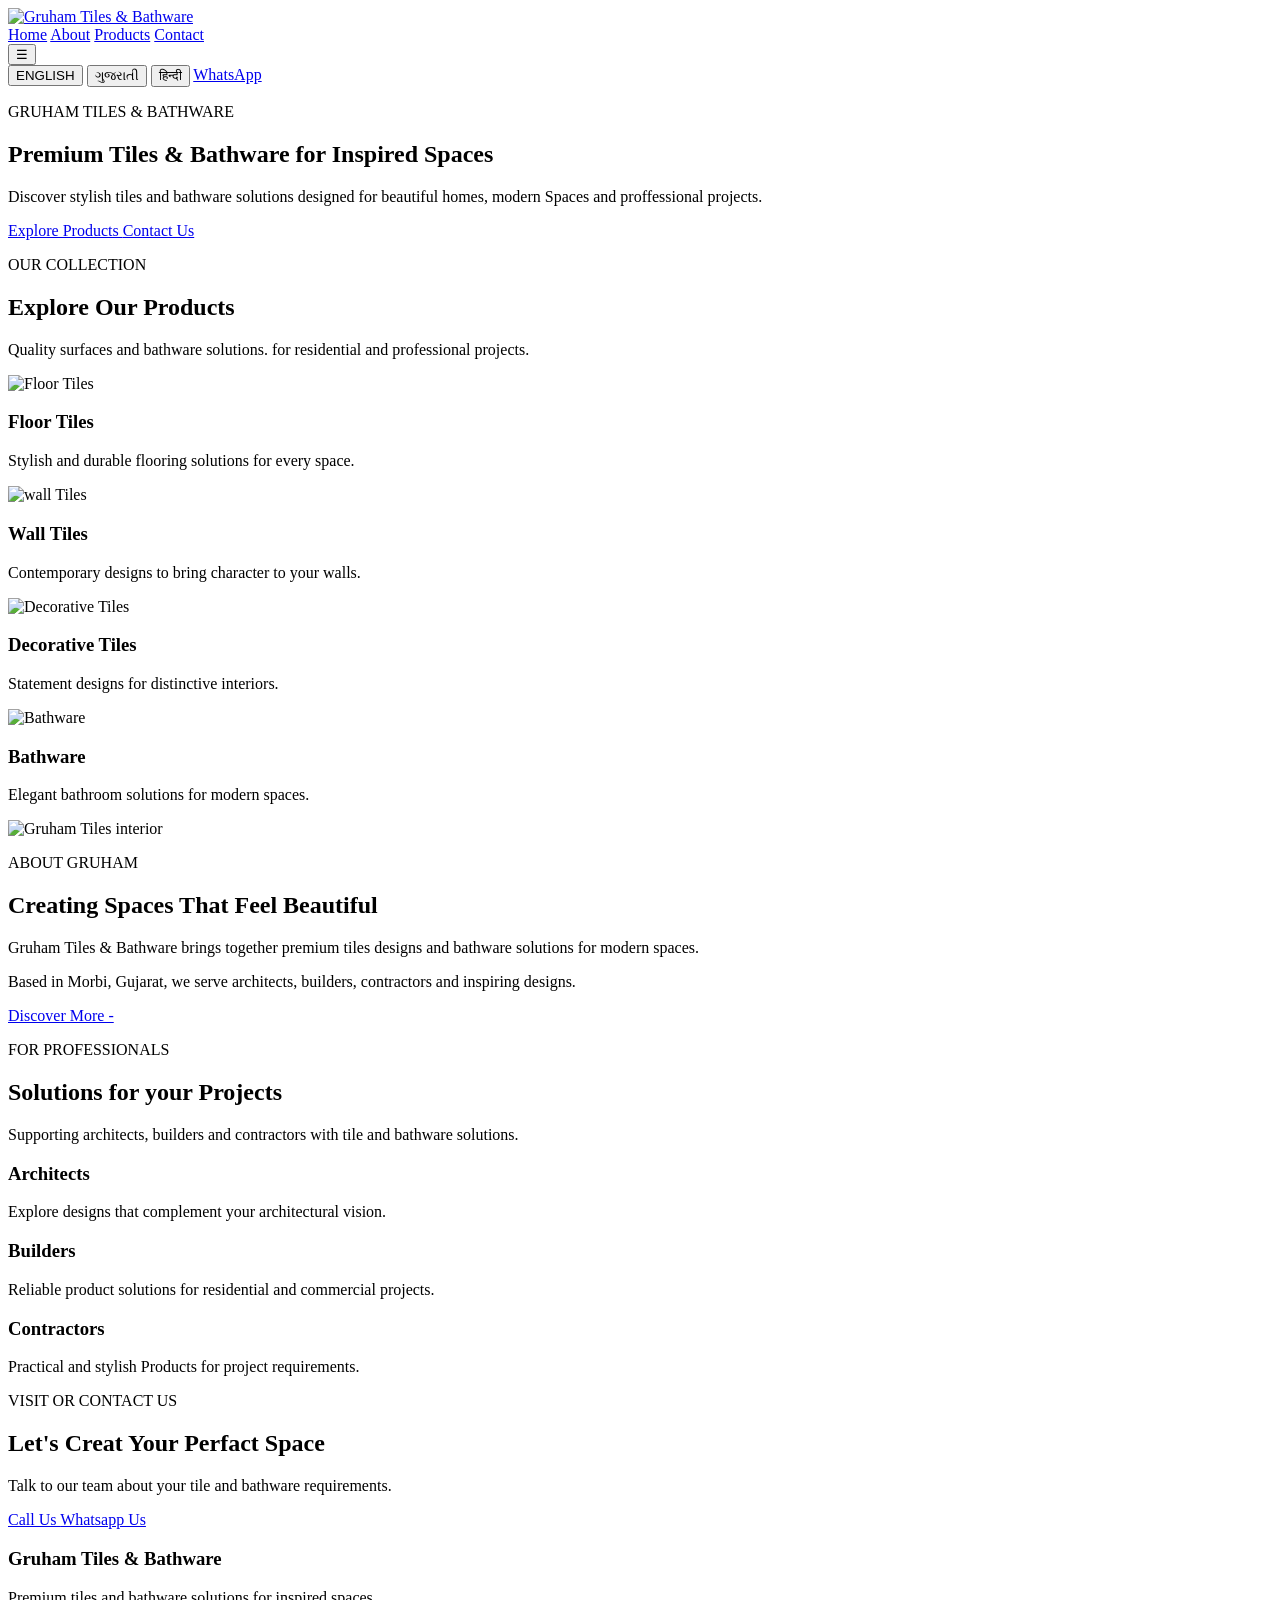
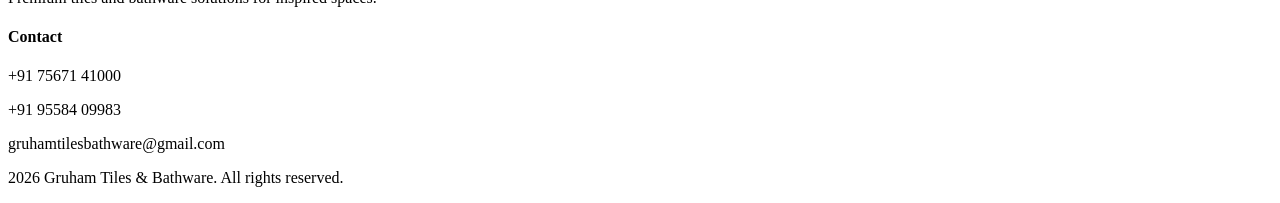
==== index.html @ fc52f18d "Add files via upload" ====
<!DOCTYPE html>
<html lang="en">
<head>
    <meta charset="UTF-8">
    <meta name="VIEWPORT"
content="width=device-width,
initial-scale=1.0">

    <title> Gruham Tiles & Bathware | Premium Tiles in Morbi, Gujarat</title>

    <meta name="description"
content="Gruham Tiles & Bathware in Morbi, Gujarat offers premium floor tiles, wall tiles, decorative tiles, sanitaryware and bathware solutions for homes, architects, builders and contractors.">

    <link rel="stylesheet" href="css/style.css">
</head>
<body>
    <!-- HEADER -->
    <header class="site-header">
        <div class="container header-inner">
            <a href="index.html" class="logo">
                <img src="images/logo.png.jpeg"
alt="Gruham Tiles & Bathware">
            </a>

            <nav class="main-nav">
                <a href="index.html">Home</a>
                <a href="about.html">About</a>
                <a
href="products.html">Products</a>
                <a
href="contact.html">Contact</a>
            </nav>
            <button class="menu-toggle" id="menuToggle" aria-label="Open menu">
                ☰
            </button>
        
            
           <div class="header-actions">

    <button class="language" data-lang="en">
        ENGLISH
    </button>

    <button class="language" data-lang="gu">
        ગુજરાતી
    </button>

    <button class="language" data-lang="hi">
        हिन्दी
    </button>

    <a href="https://wa.me/919558409983"
       class="whatsapp-btn">
        WhatsApp
    </a>

</div>
        </div>
    </header> 
    <!-- HERO SECTION -->
    <main>
        <section class="hero">
            <div class="hero-content">
               <p class="eyebrow">
                   GRUHAM TILES & BATHWARE
               </p>
               <h1>
                   Premium Tiles & Bathware for Inspired Spaces
               </h1>
               <p class="hero-text">
                   Discover stylish tiles and bathware solutions
designed for beautiful homes, modern Spaces and proffessional projects.
               </p>
               <div class="hero-buttons">
                   <a href="products.html"
class="btn btn-primary">
                        Explore Products
                   </a>
                   <a href="contact.html"
class="btn btn-secondary">
                        Contact Us
                   </a>
                </div>
            </div>
        </section>
        
        <!-- PRODUCT CATEGORIES -->
         <section class="categories section">

            <div class="container">
                <div class="section-heading">
                    <p class="eyebrow">OUR COLLECTION</p>
                    <h2>
                        Explore Our Products
                    </h2>
                    <p>
                        Quality surfaces and bathware solutions.
                        for residential and professional projects.
                    </p>
                </div>

                <div class="category-grid">

                    <article
class="category-card">
                       <div 
class="category-image">
                            <img src="images/
product-1.jpeg"
                                alt="Floor
Tiles">
                       </div>
                       <div 
class="category-content">
                            <h3>Floor Tiles</h3>
                            <p>
                                Stylish and 
durable flooring
                                solutions for 
every space.
                            </p>
                        </div>                                         
                    </article>
                    <article 
class="category-card">
                        <div 
class="category-image">
                            <img src="images/
product-2.jpeg"
                                alt="wall 
Tiles">
                        </div>
                        <div
class="category-content">
                            <h3>Wall Tiles</h3>
                            <p>
                                Contemporary
designs to bring
                                character to
your walls.
                            </p>
                        </div>
                    </article>

                    <article
class="category-card">
                        <div 
class="category-image">
                            <img src="images/
product-3.jpeg"
alt="Decorative Tiles">
                        </div>
                        <div
class="category-content">
                            <h3>Decorative 
Tiles</h3>  
                                <P>
                                    Statement
designs for distinctive
                                    interiors.
                                </P>
                        </div>
                    </article>
                        
                    <article
class="category-card">
                        <div
class="category-image">
                            <img src="images/
product-4.jpeg"
alt="Bathware">
                        </div>
                        <div 
class="category-content">
                            <h3>Bathware</h3>
                            <p>
                                Elegant
bathroom solutions for
                                modern spaces.
                            </p>
                        </div>
                    </article>
                </div>
            </div>

         </section>
         <!-- ABOUT PREVIEW-->
          <section class="about preview
section">
            <div class="container about-grid">
                
                <div class="about image">
                    <img src="images/
about.jpeg"
                         alt="Gruham Tiles
interior">
                </div>
                <div class="about-content">
                    <p class="eyebrow">
                        ABOUT GRUHAM
                    </p>
                    <h2>
                        Creating Spaces That 
                        Feel Beautiful
                    </h2>
                    <p>
                        Gruham Tiles & 
Bathware brings together
                        premium tiles designs
and bathware solutions
                        for modern spaces.
                    </p>
                    <p>
                        Based in Morbi,
Gujarat, we serve architects,
                        builders, contractors
and inspiring designs.
                    </p>
                    <a href="about.html"
class="text-link">
                        Discover More -
                    </a>
                </div>
            </div>
        </section>
        <!-- PROFESSIONALS -->
        <section class="professionals
section">
            <div class="container">
                <div class="section-heading
light">
                    <p class="eyebrow">
                        FOR PROFESSIONALS
                    </p>
                    <h2>
                        Solutions for your
Projects
                    </h2>
                    <p> 
                        Supporting architects,
builders and
                        contractors with tile
and bathware solutions.
                    </p>
                </div>
                <div
class="professional-grid">
                <div
class="professional-card">
                        <h3>Architects</h3>
                        <p>
                            Explore designs
that complement
                            your architectural
vision.
                        </p>
                    </div>
                    <div 
class="professional-card">
                        <h3>Builders</h3>
                        <p>
                            Reliable product
solutions for
                            residential and
commercial projects.
                        </p>
                    </div>
                    <div
class="professional-card">
                        <h3>Contractors</h3>
                        <p>
                            Practical and
stylish Products 
                            for project
requirements.
                        </p>
                    </div>
                </div>
            </div>       
        </section>
        <!-- CONTACT CTA -->
        <section class="contact-cta section">
            <div class="container
contact-cta-inner">
                
                <div>
                    <p class="eyebrow">
                        VISIT OR CONTACT US
                    </p>
                    <h2>
                        Let's Creat Your 
                        Perfact Space
                    </h2>
                    <p> 
                        Talk to our team about
your tile
                        and bathware
requirements.
                    </p>
                </div>
                <div class="cta-buttons">
                    <a href="tel:
+917567141000"
                        class="btn
btn-primary">
                          Call Us
                        </a>
                        <a
href="https://wa.me/919558409983"
                            class="btn
btn-secondary">
                              Whatsapp Us
                        </a>
                </div>
            </div>
            
        </section>
    </main>
    <!-- FOOTER -->
    <footer class="site-footer">
        <div class="container footer-grid">
            <div>
                <h3>Gruham Tiles & Bathware</h3>
                <p>
                    Premium tiles and bathware 
solutions
                    for inspired spaces.
                </p>
            </div>
            <div>
                <h4>Contact</h4>
                <p> 
                    +91 75671 41000
                </p>
                <p>
                    +91 95584 09983
                </p>
                <p>
gruhamtilesbathware@gmail.com
                </p>
            </div>
        </div>
        <div class="footer-bottom">
            <p>
                2026 Gruham Tiles & 
Bathware.
                All rights reserved.
            </p>
        </div>
    </footer>
    <script src="js/script.js"></script>
</body>
</html>
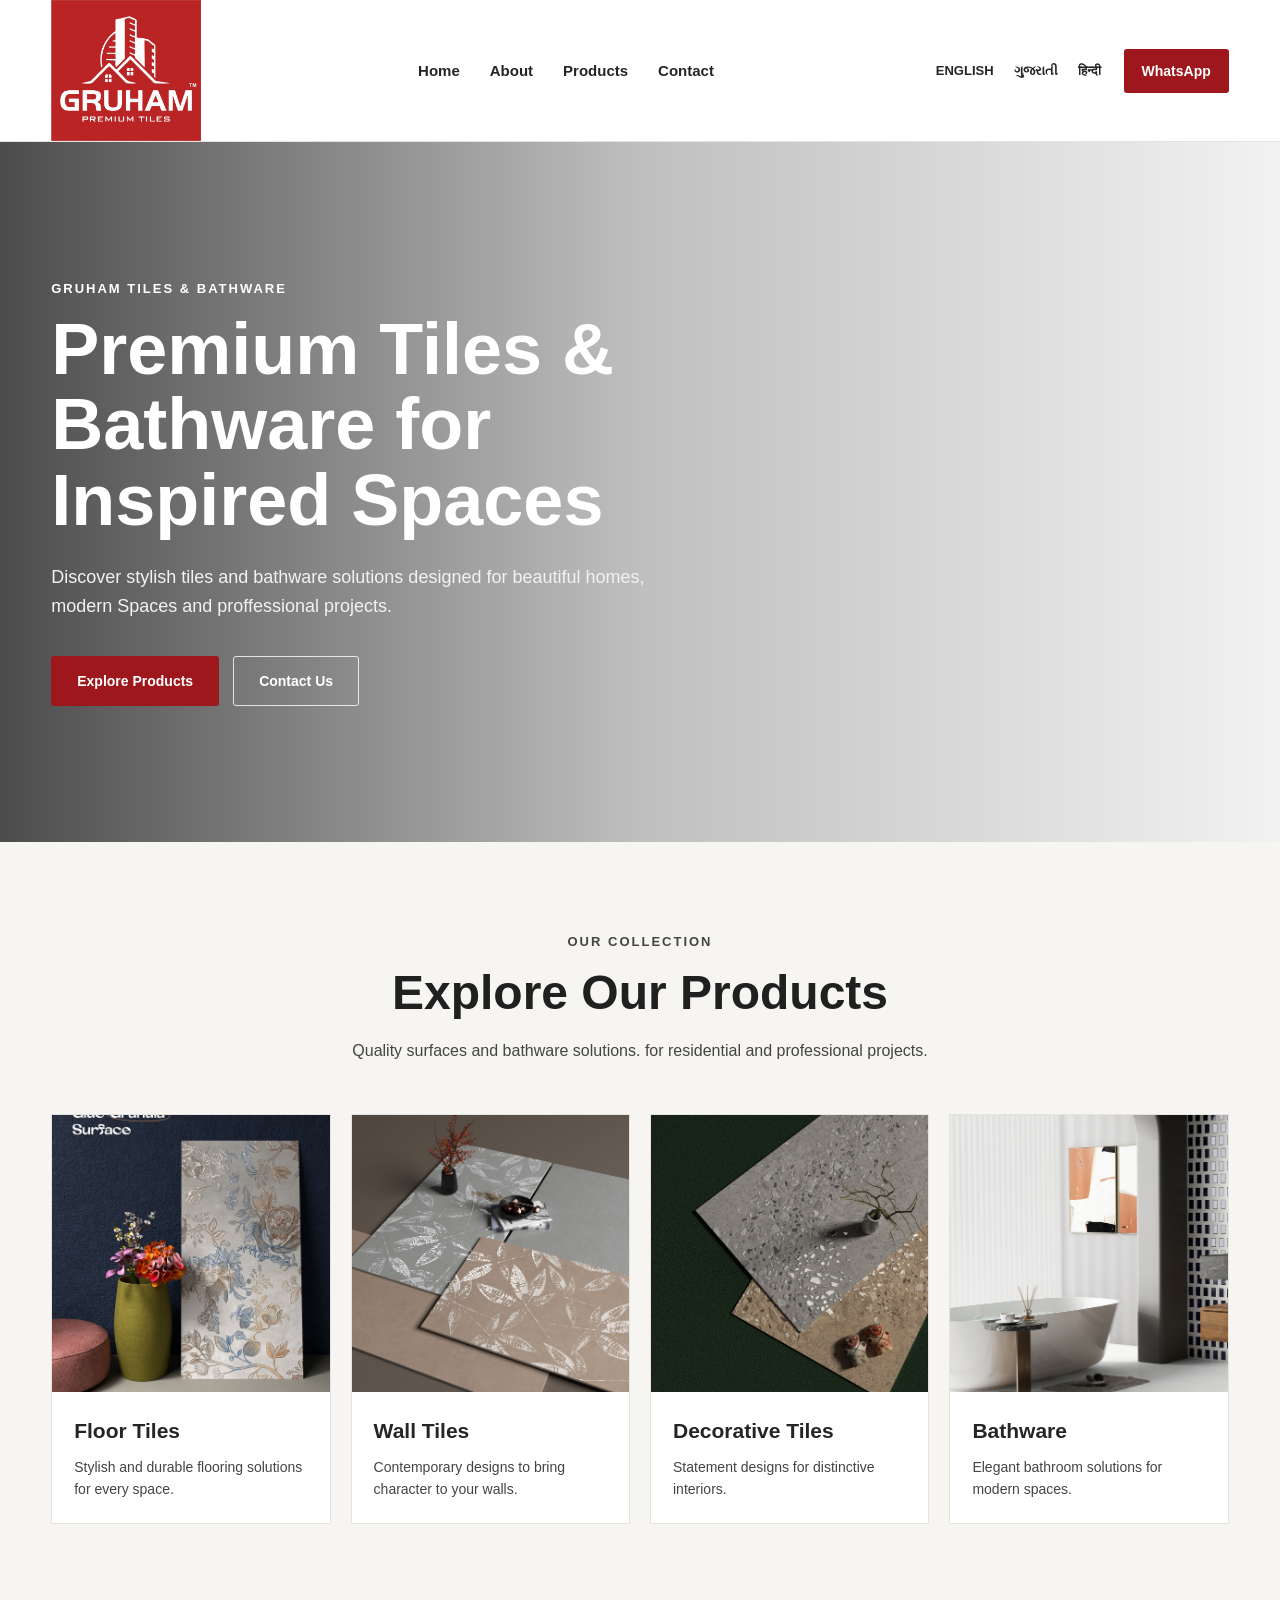
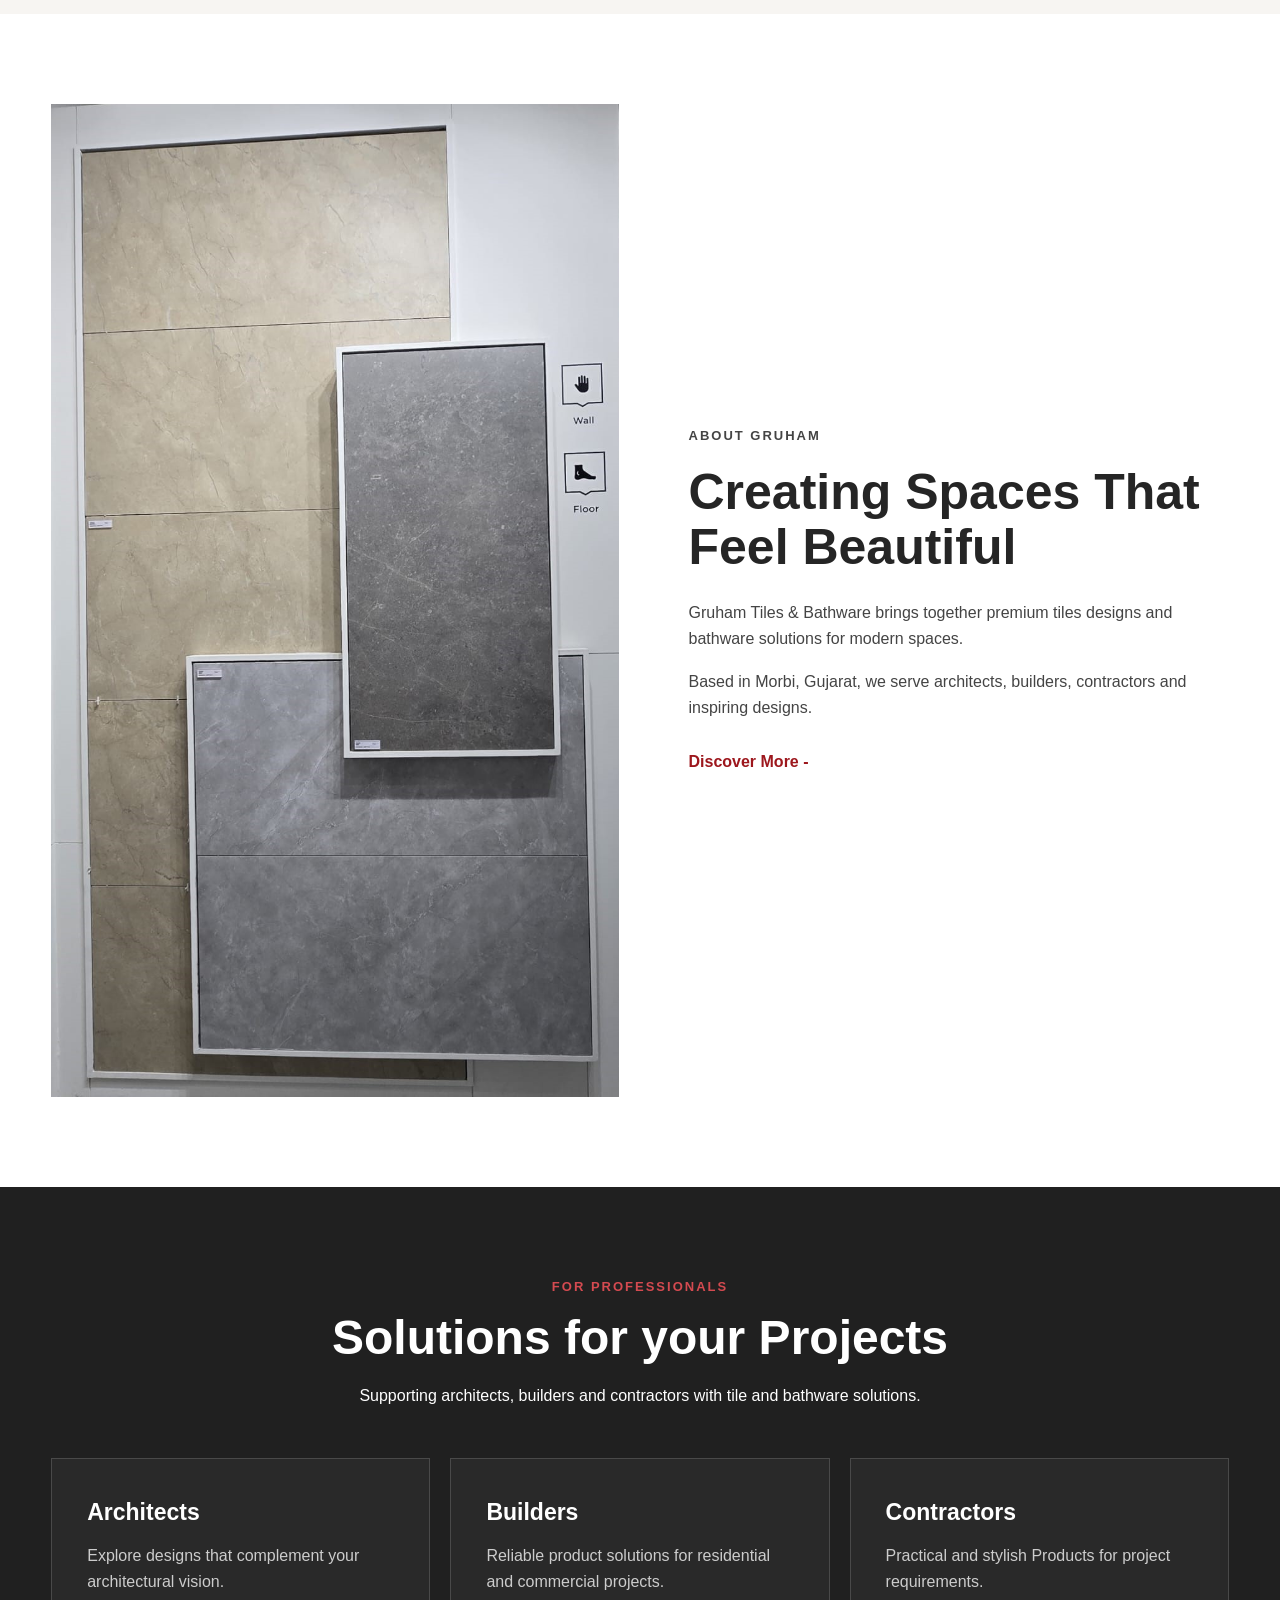
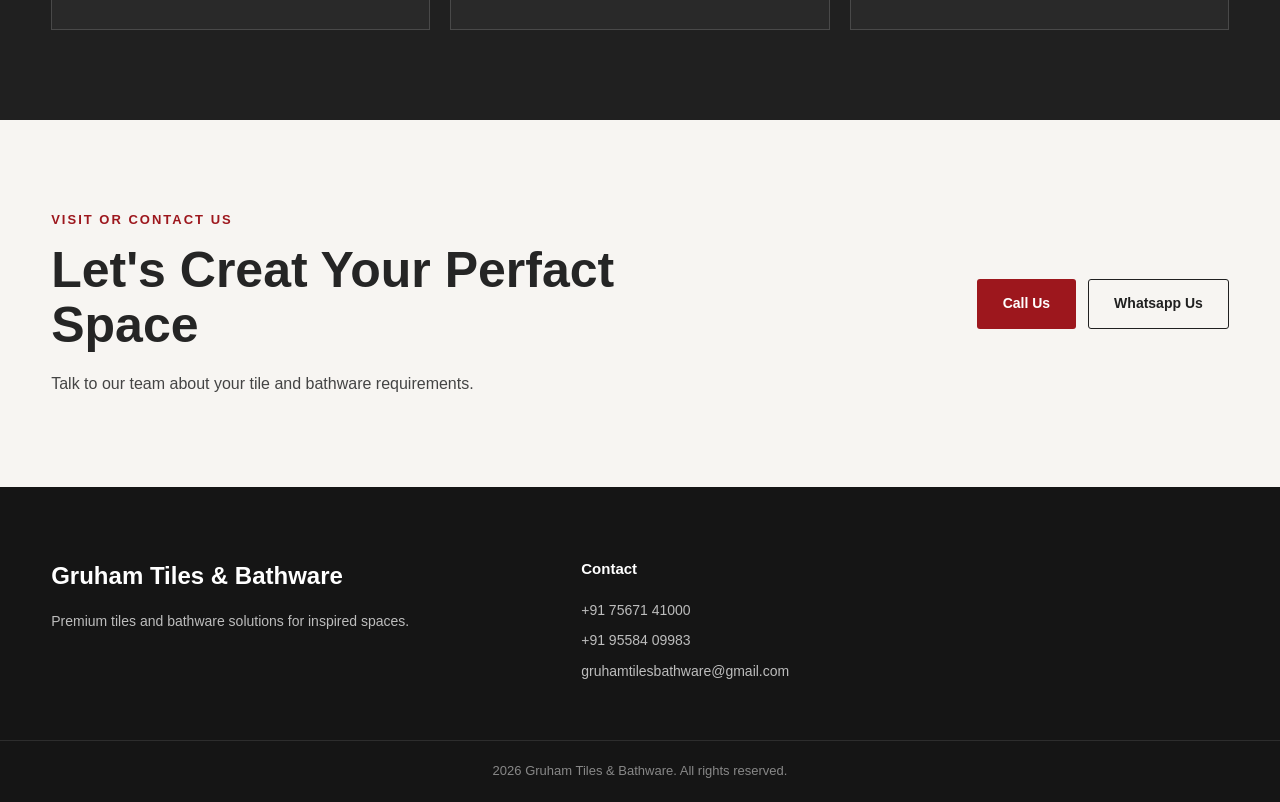
==== commit 2e8f26cf: "Add files via upload" ====
--- a/index.html
+++ b/index.html
@@ -11,14 +11,14 @@
     <meta name="description"
 content="Gruham Tiles & Bathware in Morbi, Gujarat offers premium floor tiles, wall tiles, decorative tiles, sanitaryware and bathware solutions for homes, architects, builders and contractors.">
 
-    <link rel="stylesheet" href="css/style.css">
+    <link rel="stylesheet" href="style.css">
 </head>
 <body>
     <!-- HEADER -->
     <header class="site-header">
         <div class="container header-inner">
             <a href="index.html" class="logo">
-                <img src="images/logo.png.jpeg"
+                <img src="logo.png.jpeg"
 alt="Gruham Tiles & Bathware">
             </a>
 
@@ -105,7 +105,7 @@
 class="category-card">
                        <div 
 class="category-image">
-                            <img src="images/
+                            <img src="
 product-1.jpeg"
                                 alt="Floor
 Tiles">
@@ -125,7 +125,7 @@
 class="category-card">
                         <div 
 class="category-image">
-                            <img src="images/
+                            <img src="
 product-2.jpeg"
                                 alt="wall 
 Tiles">
@@ -146,7 +146,7 @@
 class="category-card">
                         <div 
 class="category-image">
-                            <img src="images/
+                            <img src="
 product-3.jpeg"
 alt="Decorative Tiles">
                         </div>
@@ -166,7 +166,7 @@
 class="category-card">
                         <div
 class="category-image">
-                            <img src="images/
+                            <img src="
 product-4.jpeg"
 alt="Bathware">
                         </div>
@@ -190,7 +190,7 @@
             <div class="container about-grid">
                 
                 <div class="about image">
-                    <img src="images/
+                    <img src="
 about.jpeg"
                          alt="Gruham Tiles
 interior">
@@ -348,6 +348,6 @@
             </p>
         </div>
     </footer>
-    <script src="js/script.js"></script>
+    <script src="script.js"></script>
 </body>
 </html>               
--- a/style.css
+++ b/style.css
@@ -0,0 +1,940 @@
+/* =========================================
+   GRUHAM TILES & BATHWARE
+   Main Website Styles
+   ========================================= */
+
+
+/* ---------- BASIC RESET ---------- */
+
+* {
+    margin: 0;
+    padding: 0;
+    box-sizing: border-box;
+}
+
+html {
+    scroll-behavior: smooth;
+}
+
+body {
+    font-family: Arial, Helvetica, sans-serif;
+    color: #252525;
+    background: #ffffff;
+    line-height: 1.6;
+}
+
+img {
+    width: 100%;
+    display: block;
+}
+
+a {
+    color: inherit;
+    text-decoration: none;
+}
+
+
+/* ---------- VARIABLES ---------- */
+
+:root {
+    --red: #9d171d;
+    --red-dark: #761116;
+    --dark: #202020;
+    --text: #444444;
+    --light: #f7f5f2;
+    --white: #ffffff;
+    --border: #e6e2de;
+
+    --container: 1200px;
+}
+
+
+/* ---------- COMMON ---------- */
+
+.container {
+    width: min(92%, var(--container));
+    margin: 0 auto;
+}
+
+.section {
+    padding: 90px 0;
+}
+
+.eyebrow {
+    color: var(--red);
+    font-size: 13px;
+    font-weight: 700;
+    letter-spacing: 2px;
+    margin-bottom: 12px;
+}
+
+.section-heading {
+    max-width: 700px;
+    margin: 0 auto 50px;
+    text-align: center;
+}
+
+.section-heading h2 {
+    color: var(--dark);
+    font-size: clamp(32px, 4vw, 48px);
+    line-height: 1.15;
+    margin-bottom: 18px;
+}
+
+.section-heading p {
+    color: var(--text);
+}
+
+
+/* ---------- HEADER ---------- */
+
+.site-header {
+    position: sticky;
+    top: 0;
+    z-index: 1000;
+    background: rgba(255, 255, 255, 0.97);
+    border-bottom: 1px solid var(--border);
+}
+
+.header-inner {
+    min-height: 82px;
+    display: flex;
+    align-items: center;
+    justify-content: space-between;
+    gap: 30px;
+}
+
+.logo {
+    width: 150px;
+    flex-shrink: 0;
+}
+
+.logo img {
+    height: auto;
+}
+
+.main-nav {
+    display: flex;
+    align-items: center;
+    gap: 30px;
+}
+
+.main-nav a {
+    font-size: 15px;
+    font-weight: 600;
+    transition: 0.25s ease;
+}
+
+.main-nav a:hover {
+    color: var(--red);
+}
+
+.header-actions {
+    display: flex;
+    align-items: center;
+    gap: 10px;
+}
+
+.language {
+    font-size: 13px;
+    font-weight: 600;
+    padding: 5px;
+}
+
+.language:hover {
+    color: var(--red);
+}
+
+.whatsapp-btn {
+    background: var(--red);
+    color: var(--white);
+    padding: 11px 18px;
+    border-radius: 3px;
+    font-size: 14px;
+    font-weight: 700;
+    margin-left: 8px;
+}
+
+.whatsapp-btn:hover {
+    background: var(--red-dark);
+}
+
+
+/* ---------- HERO ---------- */
+
+.hero {
+    min-height: 700px;
+    display: flex;
+    align-items: center;
+
+    background:
+        linear-gradient(
+            90deg,
+            rgba(0, 0, 0, 0.70),
+            rgba(0, 0, 0, 0.25),
+            rgba(0, 0, 0, 0.05)
+        ),
+        url("..hero.jpg.jpeg") center / cover no-repeat;
+}
+
+.hero-content {
+    width: min(92%, var(--container));
+    margin: 0 auto;
+    color: var(--white);
+}
+
+.hero .eyebrow {
+    color: #ffffff;
+}
+
+.hero h1 {
+    max-width: 700px;
+    font-size: clamp(42px, 6vw, 72px);
+    line-height: 1.05;
+    margin-bottom: 25px;
+}
+
+.hero-text {
+    max-width: 600px;
+    font-size: 18px;
+    margin-bottom: 35px;
+    color: #f2f2f2;
+}
+
+.hero-buttons {
+    display: flex;
+    flex-wrap: wrap;
+    gap: 14px;
+}
+
+
+/* ---------- BUTTONS ---------- */
+
+.btn {
+    display: inline-flex;
+    align-items: center;
+    justify-content: center;
+
+    min-height: 50px;
+    padding: 0 25px;
+
+    font-size: 14px;
+    font-weight: 700;
+
+    border: 1px solid transparent;
+    border-radius: 3px;
+
+    transition: 0.25s ease;
+}
+
+.btn-primary {
+    background: var(--red);
+    color: var(--white);
+}
+
+.btn-primary:hover {
+    background: var(--red-dark);
+}
+
+.btn-secondary {
+    background: transparent;
+    color: var(--white);
+    border-color: rgba(255, 255, 255, 0.8);
+}
+
+.btn-secondary:hover {
+    background: var(--white);
+    color: var(--dark);
+}
+
+
+/* ---------- CATEGORIES ---------- */
+
+.categories {
+    background: var(--light);
+}
+
+.category-grid {
+    display: grid;
+    grid-template-columns: repeat(4, 1fr);
+    gap: 20px;
+}
+
+.category-card {
+    background: var(--white);
+    overflow: hidden;
+    border: 1px solid var(--border);
+    transition: 0.3s ease;
+}
+
+.category-card:hover {
+    transform: translateY(-5px);
+    box-shadow: 0 15px 35px rgba(0, 0, 0, 0.08);
+}
+
+.category-image {
+    aspect-ratio: 1 / 1;
+    overflow: hidden;
+}
+
+.category-image img {
+    width: 100%;
+    height: 100%;
+    object-fit: cover;
+    transition: 0.5s ease;
+}
+
+.category-card:hover .category-image img {
+    transform: scale(1.05);
+}
+
+.category-content {
+    padding: 22px;
+}
+
+.category-content h3 {
+    font-size: 21px;
+    margin-bottom: 8px;
+}
+
+.category-content p {
+    color: var(--text);
+    font-size: 14px;
+}
+
+
+/* ---------- ABOUT ---------- */
+
+.about-grid {
+    display: grid;
+    grid-template-columns: 1.05fr 1fr;
+    gap: 70px;
+    align-items: center;
+}
+
+.about-image {
+    overflow: hidden;
+}
+
+.about-image img {
+    aspect-ratio: 4 / 3;
+    object-fit: cover;
+}
+
+.about-content h2 {
+    max-width: 600px;
+    font-size: clamp(34px, 4vw, 50px);
+    line-height: 1.1;
+    margin-bottom: 25px;
+}
+
+.about-content p {
+    color: var(--text);
+    margin-bottom: 18px;
+}
+
+.text-link {
+    display: inline-block;
+    color: var(--red);
+    font-weight: 700;
+    margin-top: 10px;
+}
+
+.text-link:hover {
+    color: var(--red-dark);
+}
+
+
+/* ---------- PROFESSIONALS ---------- */
+
+.professionals {
+    background: var(--dark);
+}
+
+.section-heading.light h2,
+.section-heading.light p {
+    color: var(--white);
+}
+
+.section-heading.light .eyebrow {
+    color: #d44a50;
+}
+
+.professional-grid {
+    display: grid;
+    grid-template-columns: repeat(3, 1fr);
+    gap: 20px;
+}
+
+.professional-card {
+    padding: 35px;
+    border: 1px solid rgba(255, 255, 255, 0.15);
+    background: rgba(255, 255, 255, 0.04);
+}
+
+.professional-card h3 {
+    color: var(--white);
+    font-size: 23px;
+    margin-bottom: 12px;
+}
+
+.professional-card p {
+    color: #cccccc;
+}
+
+
+/* ---------- CONTACT CTA ---------- */
+
+.contact-cta {
+    background: var(--light);
+}
+
+.contact-cta-inner {
+    display: flex;
+    align-items: center;
+    justify-content: space-between;
+    gap: 40px;
+}
+
+.contact-cta h2 {
+    max-width: 600px;
+    font-size: clamp(34px, 4vw, 50px);
+    line-height: 1.1;
+    margin-bottom: 18px;
+}
+
+.contact-cta p:not(.eyebrow) {
+    color: var(--text);
+}
+
+.cta-buttons {
+    display: flex;
+    gap: 12px;
+    flex-shrink: 0;
+}
+
+.contact-cta .btn-secondary {
+    color: var(--dark);
+    border-color: var(--dark);
+}
+
+.contact-cta .btn-secondary:hover {
+    background: var(--dark);
+    color: var(--white);
+}
+
+
+/* ---------- FOOTER ---------- */
+
+.site-footer {
+    background: #151515;
+    color: #ffffff;
+    padding-top: 70px;
+}
+
+.footer-grid {
+    display: grid;
+    grid-template-columns: 2fr 1fr 1.5fr;
+    gap: 60px;
+    padding-bottom: 50px;
+}
+
+.footer-grid h3 {
+    font-size: 24px;
+    margin-bottom: 15px;
+}
+
+.footer-grid h4 {
+    font-size: 15px;
+    margin-bottom: 18px;
+}
+
+.footer-grid p {
+    color: #bdbdbd;
+    font-size: 14px;
+    margin-bottom: 8px;
+}
+
+.footer-grid a {
+    display: block;
+    color: #bdbdbd;
+    font-size: 14px;
+    margin-bottom: 8px;
+}
+
+.footer-grid a:hover {
+    color: #ffffff;
+}
+
+.footer-bottom {
+    border-top: 1px solid rgba(255, 255, 255, 0.1);
+    padding: 20px 0;
+    text-align: center;
+}
+
+.footer-bottom p {
+    color: #888888;
+    font-size: 13px;
+}
+
+
+/* ---------- TABLET ---------- */
+
+@media (max-width: 1000px) {
+
+    .main-nav {
+        gap: 18px;
+    }
+
+    .header-actions {
+        gap: 4px;
+    }
+
+    .language {
+        display: none;
+    }
+
+    .category-grid {
+        grid-template-columns: repeat(2, 1fr);
+    }
+
+    .about-grid {
+        gap: 40px;
+    }
+
+    .footer-grid {
+        grid-template-columns: 1fr 1fr;
+    }
+}
+
+
+/* ---------- MOBILE ---------- */
+
+@media (max-width: 700px) {
+
+    .section {
+        padding: 65px 0;
+    }
+
+    .header-inner {
+        min-height: 70px;
+    }
+
+    .logo {
+        width: 125px;
+    }
+
+    .main-nav {
+        display: none;
+    }
+
+    .whatsapp-btn {
+        padding: 9px 13px;
+        font-size: 12px;
+    }
+
+    .hero {
+        min-height: 620px;
+    }
+
+    .hero h1 {
+        font-size: 43px;
+    }
+
+    .hero-text {
+        font-size: 16px;
+    }
+
+    .category-grid {
+        grid-template-columns: 1fr;
+    }
+
+    .about-grid {
+        grid-template-columns: 1fr;
+        gap: 35px;
+    }
+
+    .professional-grid {
+        grid-template-columns: 1fr;
+    }
+
+    .contact-cta-inner {
+        flex-direction: column;
+        align-items: flex-start;
+    }
+
+    .cta-buttons {
+        flex-wrap: wrap;
+    }
+
+    .footer-grid {
+        grid-template-columns: 1fr;
+        gap: 35px;
+    }
+}
+/* =========================================
+   MOBILE MENU
+   ========================================= */
+
+.menu-toggle {
+    display: none;
+    background: var(--red);
+    color: var(--white);
+    border: none;
+    width: 42px;
+    height: 42px;
+    font-size: 24px;
+    cursor: pointer;
+    border-radius: 4px;
+}
+
+
+/* ---------- MOBILE ---------- */
+
+@media (max-width: 700px) {
+
+    .menu-toggle {
+        display: flex;
+        align-items: center;
+        justify-content: center;
+        order: 2;
+    }
+
+    .logo {
+        order: 1;
+    }
+
+    .header-actions {
+        order: 3;
+    }
+
+    .main-nav {
+        position: absolute;
+        top: 100%;
+        left: 0;
+        width: 100%;
+        background: var(--white);
+        border-bottom: 1px solid var(--border);
+
+        display: none;
+        flex-direction: column;
+        align-items: stretch;
+        gap: 0;
+
+        padding: 10px 0;
+        box-shadow: 0 10px 25px rgba(0, 0, 0, 0.08);
+    }
+
+    .main-nav.active {
+        display: flex;
+    }
+
+    .main-nav a {
+        padding: 15px 6%;
+        border-bottom: 1px solid var(--border);
+    }
+
+    .main-nav a:last-child {
+        border-bottom: none;
+    }
+}    
+/* =========================================
+   ABOUT PAGE HERO
+   ========================================= */
+
+.page-hero {
+    min-height: 400px;
+
+    display: flex;
+    align-items: center;
+
+    background:
+        linear-gradient(
+            90deg,
+            rgba(0, 0, 0, 0.72),
+            rgba(0, 0, 0, 0.35)
+        ),
+        url("../about.jpg") center / cover no-repeat;
+}
+
+.page-hero-content {
+    color: var(--white);
+    padding: 70px 0;
+}
+
+.page-hero .eyebrow {
+    color: #ffffff;
+}
+
+.page-hero h1 {
+    max-width: 750px;
+    font-size: clamp(40px, 6vw, 64px);
+    line-height: 1.1;
+    margin-bottom: 20px;
+}
+
+.page-hero p:not(.eyebrow) {
+    max-width: 600px;
+    font-size: 18px;
+    color: #eeeeee;
+}
+/* =========================================
+   PRODUCTS PAGE
+   ========================================= */
+
+.product-page-grid {
+    display: grid;
+    grid-template-columns: repeat(2, 1fr);
+    gap: 25px;
+}
+
+.product-page-card {
+    background: var(--white);
+    border: 1px solid var(--border);
+    overflow: hidden;
+    transition: 0.3s ease;
+}
+
+.product-page-card:hover {
+    transform: translateY(-5px);
+    box-shadow: 0 15px 35px rgba(0, 0, 0, 0.08);
+}
+
+.product-page-image {
+    aspect-ratio: 16 / 10;
+    overflow: hidden;
+}
+
+.product-page-image img {
+    width: 100%;
+    height: 100%;
+    object-fit: cover;
+    transition: 0.5s ease;
+}
+
+.product-page-card:hover .product-page-image img {
+    transform: scale(1.05);
+}
+
+.product-page-content {
+    padding: 28px;
+}
+
+.product-page-content .eyebrow {
+    margin-bottom: 8px;
+}
+
+.product-page-content h3 {
+    font-size: 28px;
+    margin-bottom: 12px;
+}
+
+.product-page-content p:not(.eyebrow) {
+    color: var(--text);
+    margin-bottom: 15px;
+}
+
+
+/* ---------- PRODUCTS MOBILE ---------- */
+
+@media (max-width: 700px) {
+
+    .product-page-grid {
+        grid-template-columns: 1fr;
+        gap: 20px;
+    }
+
+    .product-page-content {
+        padding: 22px;
+    }
+
+    .product-page-content h3 {
+        font-size: 24px;
+    }
+
+}
+/* =========================================
+   CONTACT PAGE
+   ========================================= */
+
+.contact-info-grid {
+    display: grid;
+    grid-template-columns: repeat(4, 1fr);
+    gap: 20px;
+}
+
+.contact-info-card {
+    padding: 30px 25px;
+    background: var(--white);
+    border: 1px solid var(--border);
+}
+
+.contact-icon {
+    font-size: 28px;
+    margin-bottom: 18px;
+}
+
+.contact-info-card h3 {
+    font-size: 21px;
+    margin-bottom: 10px;
+}
+
+.contact-info-card p {
+    color: var(--text);
+    font-size: 14px;
+    margin-bottom: 10px;
+}
+
+.contact-info-card strong {
+    font-size: 15px;
+}
+
+.contact-location-grid {
+    display: grid;
+    grid-template-columns: 0.8fr 1.2fr;
+    gap: 50px;
+    align-items: stretch;
+}
+
+.contact-location-content {
+    padding: 25px 0;
+}
+
+.contact-location-content h2 {
+    font-size: clamp(34px, 4vw, 50px);
+    line-height: 1.1;
+    margin-bottom: 25px;
+}
+
+.contact-location-content h3 {
+    font-size: 22px;
+    margin-bottom: 12px;
+}
+
+.contact-location-content p {
+    color: var(--text);
+    margin-bottom: 8px;
+}
+
+.contact-location-content .btn {
+    margin-top: 20px;
+}
+
+.map-container {
+    min-height: 450px;
+    overflow: hidden;
+    border: 1px solid var(--border);
+}
+
+.map-container iframe {
+    display: block;
+}
+
+
+/* ---------- CONTACT MOBILE ---------- */
+
+@media (max-width: 1000px) {
+
+    .contact-info-grid {
+        grid-template-columns: repeat(2, 1fr);
+    }
+
+    .contact-location-grid {
+        grid-template-columns: 1fr;
+        gap: 30px;
+    }
+
+}
+
+
+@media (max-width: 700px) {
+
+    .contact-info-grid {
+        grid-template-columns: 1fr;
+    }
+
+    .contact-location-content h2 {
+        font-size: 36px;
+    }
+
+    .map-container {
+        min-height: 350px;
+    }
+
+    .map-container iframe {
+        height: 350px;
+    }
+
+}
+/* =========================================
+   LANGUAGE BUTTONS
+   ========================================= */
+
+.language {
+    background: transparent;
+    border: none;
+    color: inherit;
+    font-family: inherit;
+    cursor: pointer;
+}
+
+.language:hover {
+    color: var(--red);
+}
+/* =========================================
+   MOBILE MENU BUTTON
+   ========================================= */
+
+.menu-toggle {
+    display: none;
+    background: transparent;
+    border: none;
+    font-size: 28px;
+    color: var(--dark);
+    cursor: pointer;
+    padding: 5px;
+}
+
+
+/* ---------- MOBILE ---------- */
+
+@media (max-width: 700px) {
+
+    .menu-toggle {
+        display: block;
+    }
+
+    .header-inner {
+        position: relative;
+    }
+
+    .main-nav {
+        display: none;
+        position: absolute;
+        top: 100%;
+        left: 0;
+        right: 0;
+        background: var(--white);
+        border-top: 1px solid var(--border);
+        border-bottom: 1px solid var(--border);
+        padding: 15px 20px;
+        flex-direction: column;
+        align-items: flex-start;
+        gap: 0;
+        box-shadow: 0 10px 25px rgba(0, 0, 0, 0.08);
+    }
+
+    .main-nav.active {
+        display: flex;
+    }
+
+    .main-nav a {
+        width: 100%;
+        padding: 12px 0;
+        border-bottom: 1px solid var(--border);
+    }
+
+    .main-nav a:last-child {
+        border-bottom: none;
+    }
+}
